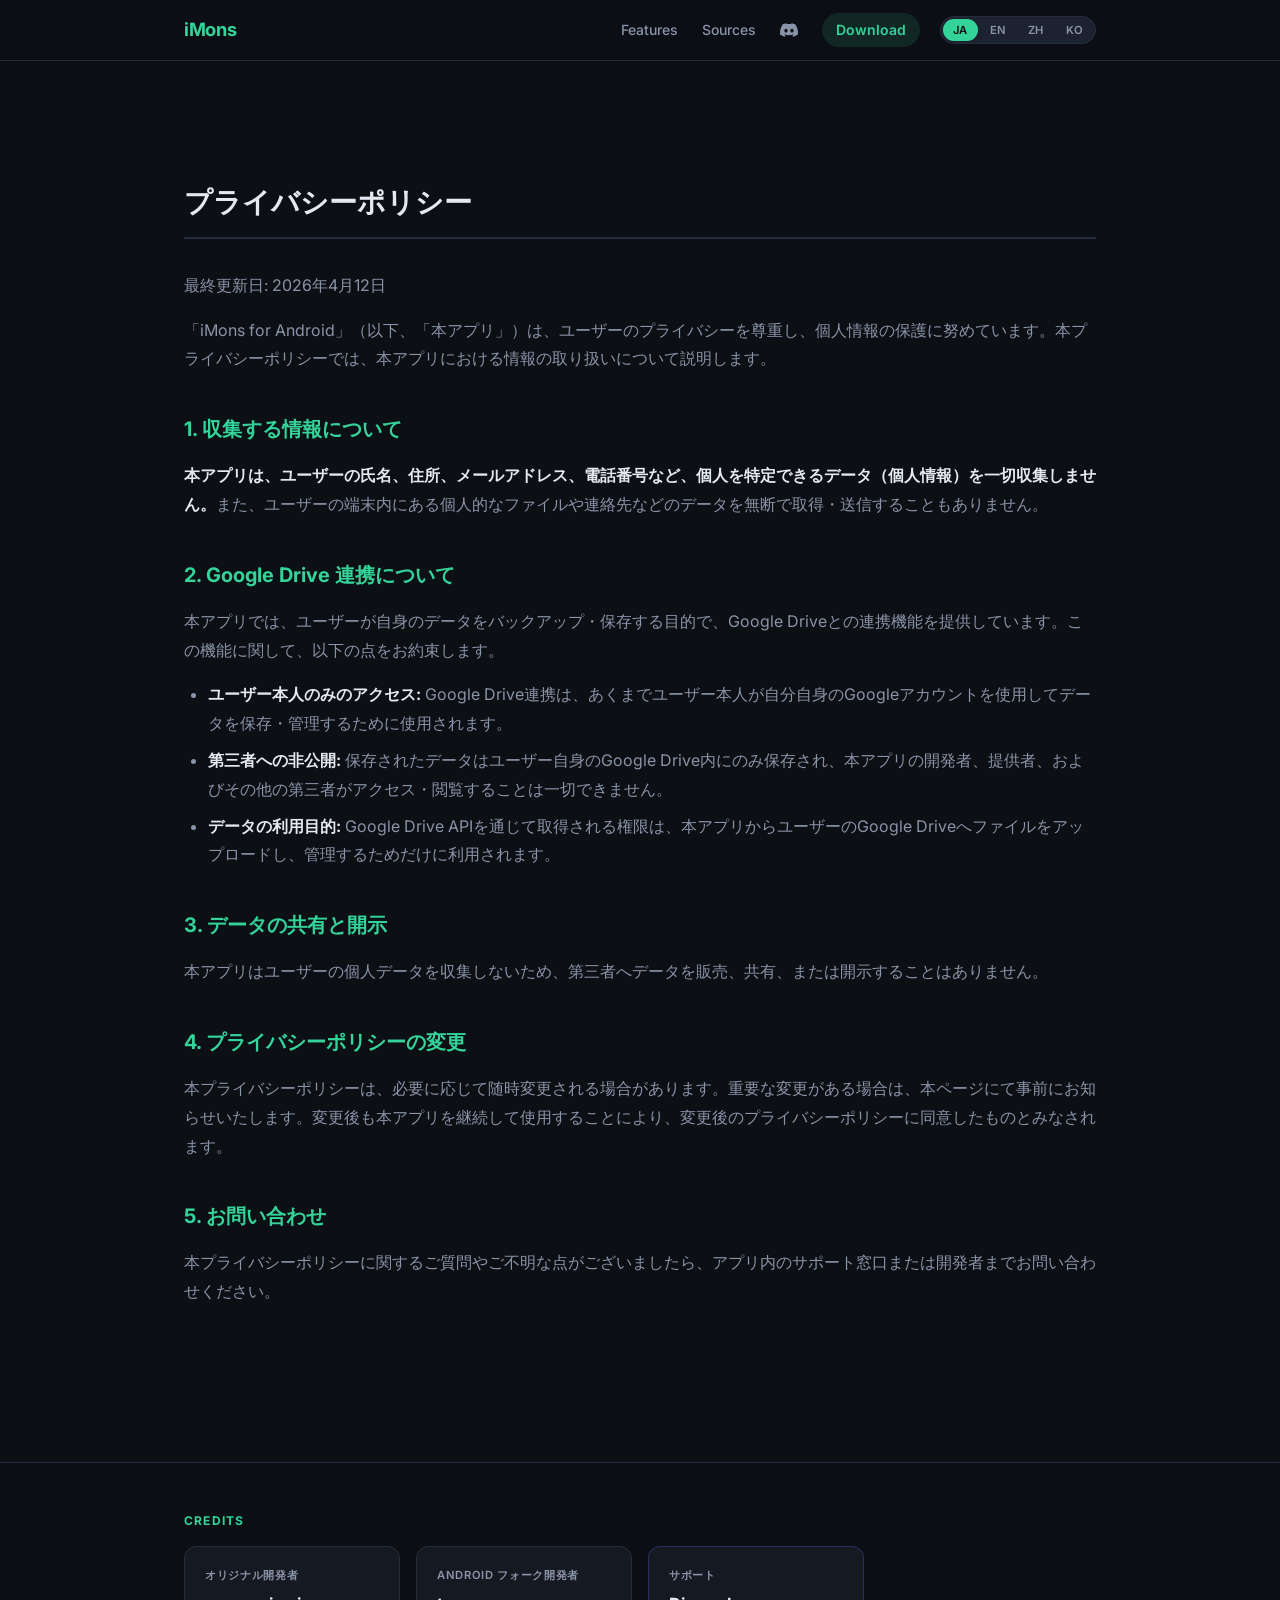
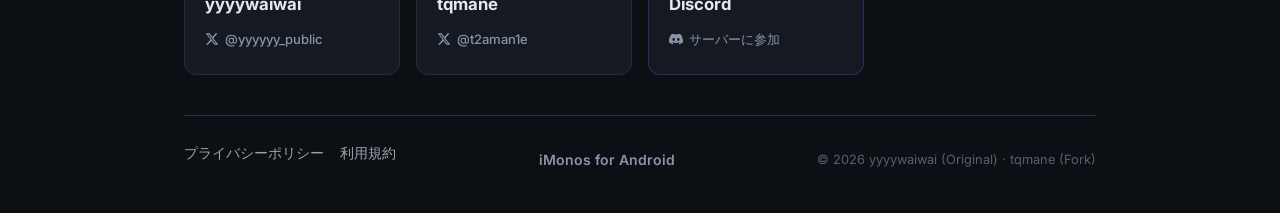
==== privacy-policy.html @ 67be3518 "ページを更新" ====
<!DOCTYPE html>
<html lang="ja">
<head>
  <meta charset="UTF-8">
  <meta name="viewport" content="width=device-width, initial-scale=1.0">
  <title>プライバシーポリシー - iMons for Android</title>
  <meta name="theme-color" content="#0c0f14">

  <link rel="icon" href="app-icon.png" type="image/png">
  <link rel="preconnect" href="https://fonts.googleapis.com">
  <link rel="preconnect" href="https://fonts.gstatic.com" crossorigin>
  <link href="https://fonts.googleapis.com/css2?family=Inter:wght@400;500;600;700;800&family=Noto+Sans+SC:wght@400;500;600;700&family=Noto+Sans+KR:wght@400;500;600;700&display=swap" rel="stylesheet">
  <link rel="stylesheet" href="style.css">
  
  <style>
    .doc-content {
      padding-top: 100px;
      padding-bottom: 60px;
    }
    .doc-content h1 {
      font-size: 28px;
      border-bottom: 2px solid var(--border);
      padding-bottom: 12px;
      margin-bottom: 32px;
      color: var(--text);
    }
    .doc-content h2 {
      font-size: 20px;
      margin-top: 40px;
      margin-bottom: 16px;
      color: var(--accent);
    }
    .doc-content p, .doc-content ul {
      margin-bottom: 16px;
      color: var(--text-muted);
      line-height: 1.8;
    }
    .doc-content ul {
      padding-left: 24px;
    }
    .doc-content li {
      margin-bottom: 8px;
    }
    .doc-content strong {
      color: var(--text);
    }
    .doc-content a {
      color: var(--accent);
      text-decoration: none;
    }
    .doc-content a:hover {
      text-decoration: underline;
    }
    html[lang="ja"] [data-doc-lang]:not([data-doc-lang="ja"]),
    html[lang="en"] [data-doc-lang]:not([data-doc-lang="en"]),
    html[lang="zh-CN"] [data-doc-lang]:not([data-doc-lang="zh-CN"]),
    html[lang="ko"] [data-doc-lang]:not([data-doc-lang="ko"]) {
      display: none !important;
    }
  </style>
</head>
<body>

  <nav class="topbar">
    <div class="topbar-inner">
      <a href="index.html" class="topbar-brand" style="text-decoration:none;">iMons</a>
      <div class="topbar-right">
        <div class="topbar-links">
          <a href="index.html#features" data-i18n="nav.features">Features</a>
          <a href="index.html#sources" data-i18n="nav.sources">Sources</a>
          <a href="https://discord.gg/NEdN3egBRH" class="topbar-discord" target="_blank" rel="noreferrer" aria-label="Discord">
            <svg viewBox="0 0 24 24" fill="currentColor" width="18" height="18" aria-hidden="true"><path d="M20.317 4.37a19.791 19.791 0 0 0-4.885-1.515.074.074 0 0 0-.079.037c-.21.375-.444.864-.608 1.25a18.27 18.27 0 0 0-5.487 0 12.64 12.64 0 0 0-.617-1.25.077.077 0 0 0-.079-.037A19.736 19.736 0 0 0 3.677 4.37a.07.07 0 0 0-.032.027C.533 9.046-.32 13.58.099 18.057a.082.082 0 0 0 .031.057 19.9 19.9 0 0 0 5.993 3.03.078.078 0 0 0 .084-.028c.462-.63.874-1.295 1.226-1.994a.076.076 0 0 0-.041-.106 13.107 13.107 0 0 1-1.872-.892.077.077 0 0 1-.008-.128 10.2 10.2 0 0 0 .372-.292.074.074 0 0 1 .077-.01c3.928 1.793 8.18 1.793 12.062 0a.074.074 0 0 1 .078.01c.12.098.246.198.373.292a.077.077 0 0 1-.006.127 12.299 12.299 0 0 1-1.873.892.077.077 0 0 0-.041.107c.36.698.772 1.362 1.225 1.993a.076.076 0 0 0 .084.028 19.839 19.839 0 0 0 6.002-3.03.077.077 0 0 0 .032-.054c.5-5.177-.838-9.674-3.549-13.66a.061.061 0 0 0-.031-.03zM8.02 15.33c-1.183 0-2.157-1.085-2.157-2.419 0-1.333.956-2.419 2.157-2.419 1.21 0 2.176 1.095 2.157 2.42 0 1.333-.956 2.418-2.157 2.418zm7.975 0c-1.183 0-2.157-1.085-2.157-2.419 0-1.333.956-2.419 2.157-2.419 1.21 0 2.176 1.095 2.157 2.42 0 1.333-.947 2.418-2.157 2.418z"/></svg>
          </a>
          <a href="index.html#download" class="topbar-cta" data-i18n="nav.download">Download</a>
        </div>
        <div class="lang-switcher">
          <button class="lang-btn" data-lang="ja" aria-label="Japanese">JA</button>
          <button class="lang-btn" data-lang="en" aria-label="English">EN</button>
          <button class="lang-btn" data-lang="zh" aria-label="Chinese">ZH</button>
          <button class="lang-btn" data-lang="ko" aria-label="Korean">KO</button>
        </div>
      </div>
    </div>
  </nav>

  <main>
    <section class="section">
      <div class="wrap doc-content">
        <div data-doc-lang="ja">
          <h1>プライバシーポリシー</h1>
          <p>最終更新日: 2026年4月12日</p>
          
          <p>「iMons for Android」（以下、「本アプリ」）は、ユーザーのプライバシーを尊重し、個人情報の保護に努めています。本プライバシーポリシーでは、本アプリにおける情報の取り扱いについて説明します。</p>

          <h2>1. 収集する情報について</h2>
          <p><strong>本アプリは、ユーザーの氏名、住所、メールアドレス、電話番号など、個人を特定できるデータ（個人情報）を一切収集しません。</strong>また、ユーザーの端末内にある個人的なファイルや連絡先などのデータを無断で取得・送信することもありません。</p>

          <h2>2. Google Drive 連携について</h2>
          <p>本アプリでは、ユーザーが自身のデータをバックアップ・保存する目的で、Google Driveとの連携機能を提供しています。この機能に関して、以下の点をお約束します。</p>
          <ul>
            <li><strong>ユーザー本人のみのアクセス:</strong> Google Drive連携は、あくまでユーザー本人が自分自身のGoogleアカウントを使用してデータを保存・管理するために使用されます。</li>
            <li><strong>第三者への非公開:</strong> 保存されたデータはユーザー自身のGoogle Drive内にのみ保存され、本アプリの開発者、提供者、およびその他の第三者がアクセス・閲覧することは一切できません。</li>
            <li><strong>データの利用目的:</strong> Google Drive APIを通じて取得される権限は、本アプリからユーザーのGoogle Driveへファイルをアップロードし、管理するためだけに利用されます。</li>
          </ul>

          <h2>3. データの共有と開示</h2>
          <p>本アプリはユーザーの個人データを収集しないため、第三者へデータを販売、共有、または開示することはありません。</p>

          <h2>4. プライバシーポリシーの変更</h2>
          <p>本プライバシーポリシーは、必要に応じて随時変更される場合があります。重要な変更がある場合は、本ページにて事前にお知らせいたします。変更後も本アプリを継続して使用することにより、変更後のプライバシーポリシーに同意したものとみなされます。</p>

          <h2>5. お問い合わせ</h2>
          <p>本プライバシーポリシーに関するご質問やご不明な点がございましたら、アプリ内のサポート窓口または開発者までお問い合わせください。</p>
        </div>

        <div data-doc-lang="en">
          <h1>Privacy Policy</h1>
          <p>Last Updated: April 12, 2026</p>
          
          <p>"iMons for Android" (hereinafter referred to as the "App") respects user privacy and is committed to protecting personal information. This Privacy Policy explains how information is handled in this App.</p>

          <h2>1. Information We Collect</h2>
          <p><strong>This App does not collect any data that can identify an individual (personal information) such as user name, address, email address, phone number, etc.</strong> Additionally, it does not acquire or transmit any personal files or contacts stored on the user's device without permission.</p>

          <h2>2. Google Drive Integration</h2>
          <p>This App provides a Google Drive integration feature for users to backup and save their own data. Regarding this feature, we promise the following:</p>
          <ul>
            <li><strong>Access by the user only:</strong> The Google Drive integration is solely used for the user to save and manage data using their own Google account.</li>
            <li><strong>Private from third parties:</strong> Saved data is stored only within the user's own Google Drive. The developers, providers of this App, and any other third parties cannot access or view it at all.</li>
            <li><strong>Purpose of data use:</strong> Permissions obtained through the Google Drive API are used strictly to upload and manage files from this App to the user's Google Drive.</li>
          </ul>

          <h2>3. Data Sharing and Disclosure</h2>
          <p>Since this App does not collect personal data from users, it will not sell, share, or disclose data to third parties.</p>

          <h2>4. Changes to Privacy Policy</h2>
          <p>This Privacy Policy may be updated from time to time as necessary. If there are significant changes, we will notify you in advance on this page. By continuing to use this App after changes, you are deemed to have agreed to the updated Privacy Policy.</p>

          <h2>5. Contact Us</h2>
          <p>If you have any questions or concerns about this Privacy Policy, please contact the support desk within the App or the developer.</p>
        </div>

        <div data-doc-lang="zh-CN">
          <h1>隐私政策</h1>
          <p>最后更新时间：2026年4月12日</p>
          
          <p>“iMons for Android”（以下简称“本应用”）尊重用户隐私并致力于保护个人信息。本隐私政策解释了本应用如何处理信息。</p>

          <h2>1. 收集的信息</h2>
          <p><strong>本应用不会收集任何可以识别个人身份的数据（个人信息），如用户的姓名、地址、电子邮件地址、电话号码等。</strong>此外，本应用也不会未经许可获取或传输用户设备上的个人文件或联系人等数据。</p>

          <h2>2. Google Drive 集成</h2>
          <p>本应用提供 Google Drive 集成功能，以便用户备份和保存自己的数据。关于此功能，我们承诺以下几点：</p>
          <ul>
            <li><strong>仅限用户本人访问：</strong>Google Drive 集成仅用于用户使用自己的 Google 账户保存和管理数据。</li>
            <li><strong>对第三方保密：</strong>保存的数据仅存储在用户自己的 Google Drive 中。本应用的开发者、提供者以及任何其他第三方均无法访问或查看。</li>
            <li><strong>数据使用目的：</strong>通过 Google Drive API 获得的权限仅用于将文件从本应用上传到用户的 Google Drive 并进行管理。</li>
          </ul>

          <h2>3. 数据的共享和披露</h2>
          <p>由于本应用不收集用户的个人数据，因此不会向第三方出售、共享或披露数据。</p>

          <h2>4. 隐私政策的变更</h2>
          <p>本隐私政策可能会根据需要不时更新。如果有重大变更，我们将在本页面提前通知。继续使用本应用即表示您同意更新后的隐私政策。</p>

          <h2>5. 联系我们</h2>
          <p>如果您对本隐私政策有任何疑问或疑虑，请联系应用内的支持窗口或开发者。</p>
        </div>

        <div data-doc-lang="ko">
          <h1>개인정보 처리방침</h1>
          <p>최종 업데이트: 2026년 4월 12일</p>
          
          <p>본 앱은 사용자의 프라이버시를 존중하며 개인정보 보호에 최선을 다하고 있습니다. 본 개인정보 처리방침에서는 본 앱의 정보 취급에 대해 설명합니다.</p>

          <h2>1. 수집하는 정보에 대하여</h2>
          <p><strong>본 앱은 사용자의 이름, 주소, 이메일 주소, 전화번호 등 개인을 식별할 수 있는 데이터(개인정보)를 일절 수집하지 않습니다.</strong> 또한, 사용자 기기에 있는 개인적인 파일이나 연락처 등의 데이터를 무단으로 취득하거나 전송하지 않습니다.</p>

          <h2>2. Google Drive 연동에 대하여</h2>
          <p>본 앱에서는 사용자가 자신의 데이터를 백업하고 저장할 목적으로 Google Drive 연동 기능을 제공하고 있습니다. 이 기능에 관해 다음 사항을 약속드립니다.</p>
          <ul>
            <li><strong>사용자 본인만 접근:</strong> Google Drive 연동은 오직 사용자 본인이 자신의 Google 계정을 사용하여 데이터를 저장하고 관리하기 위해서만 사용됩니다.</li>
            <li><strong>제3자에게 비공개:</strong> 저장된 데이터는 사용자 자신의 Google Drive 내에만 저장되며, 본 앱의 개발자, 제공자 및 기타 제3자가 접근하거나 열람할 수 없습니다.</li>
            <li><strong>데이터 이용 목적:</strong> Google Drive API를 통해 취득한 권한은 본 앱에서 사용자의 Google Drive로 파일을 업로드하고 관리하기 위한 목적으로만 이용됩니다.</li>
          </ul>

          <h2>3. 데이터의 공유 및 공개</h2>
          <p>본 앱은 사용자의 개인 데이터를 수집하지 않으므로 제3자에게 데이터를 판매, 공유 또는 공개하지 않습니다.</p>

          <h2>4. 개인정보 처리방침의 변경</h2>
          <p>본 개인정보 처리방침은 필요에 따라 수시로 변경될 수 있습니다. 중요한 변경 사항이 있을 경우 본 페이지를 통해 사전에 알려드립니다. 변경 후에도 본 앱을 계속 사용하는 것은 변경된 개인정보 처리방침에 동의한 것으로 간주됩니다.</p>

          <h2>5. 문의하기</h2>
          <p>본 개인정보 처리방침에 관한 질문이나 궁금한 점이 있으시면 앱 내 지원 창구 또는 개발자에게 문의해 주십시오.</p>
        </div>
      </div>
    </section>
  </main>

  <footer class="footer">
    <div class="wrap">
      <div class="credits">
        <p class="section-label">Credits</p>
        <div class="credits-grid">
          <div class="credit-card">
            <p class="credit-role" data-i18n="credits.original">Original Developer</p>
            <p class="credit-name">yyyywaiwai</p>
            <a class="credit-link" href="https://x.com/yyyyyy_public" target="_blank" rel="noreferrer">
              <svg viewBox="0 0 24 24" fill="currentColor" width="14" height="14" aria-hidden="true"><path d="M18.244 2.25h3.308l-7.227 8.26 8.502 11.24H16.17l-5.214-6.817L4.99 21.75H1.68l7.73-8.835L1.254 2.25H8.08l4.713 6.231zm-1.161 17.52h1.833L7.084 4.126H5.117z"/></svg>
              <span>@yyyyyy_public</span>
            </a>
          </div>
          <div class="credit-card">
            <p class="credit-role" data-i18n="credits.fork">Android Fork Developer</p>
            <p class="credit-name">tqmane</p>
            <a class="credit-link" href="https://x.com/t2aman1e" target="_blank" rel="noreferrer">
              <svg viewBox="0 0 24 24" fill="currentColor" width="14" height="14" aria-hidden="true"><path d="M18.244 2.25h3.308l-7.227 8.26 8.502 11.24H16.17l-5.214-6.817L4.99 21.75H1.68l7.73-8.835L1.254 2.25H8.08l4.713 6.231zm-1.161 17.52h1.833L7.084 4.126H5.117z"/></svg>
              <span>@t2aman1e</span>
            </a>
          </div>
          <div class="credit-card credit-card-discord">
            <p class="credit-role" data-i18n="credits.support">Support</p>
            <p class="credit-name">Discord</p>
            <a class="credit-link credit-link-discord" href="https://discord.gg/NEdN3egBRH" target="_blank" rel="noreferrer">
              <svg viewBox="0 0 24 24" fill="currentColor" width="14" height="14" aria-hidden="true"><path d="M20.317 4.37a19.791 19.791 0 0 0-4.885-1.515.074.074 0 0 0-.079.037c-.21.375-.444.864-.608 1.25a18.27 18.27 0 0 0-5.487 0 12.64 12.64 0 0 0-.617-1.25.077.077 0 0 0-.079-.037A19.736 19.736 0 0 0 3.677 4.37a.07.07 0 0 0-.032.027C.533 9.046-.32 13.58.099 18.057a.082.082 0 0 0 .031.057 19.9 19.9 0 0 0 5.993 3.03.078.078 0 0 0 .084-.028c.462-.63.874-1.295 1.226-1.994a.076.076 0 0 0-.041-.106 13.107 13.107 0 0 1-1.872-.892.077.077 0 0 1-.008-.128 10.2 10.2 0 0 0 .372-.292.074.074 0 0 1 .077-.01c3.928 1.793 8.18 1.793 12.062 0a.074.074 0 0 1 .078.01c.12.098.246.198.373.292a.077.077 0 0 1-.006.127 12.299 12.299 0 0 1-1.873.892.077.077 0 0 0-.041.107c.36.698.772 1.362 1.225 1.993a.076.076 0 0 0 .084.028 19.839 19.839 0 0 0 6.002-3.03.077.077 0 0 0 .032-.054c.5-5.177-.838-9.674-3.549-13.66a.061.061 0 0 0-.031-.03zM8.02 15.33c-1.183 0-2.157-1.085-2.157-2.419 0-1.333.956-2.419 2.157-2.419 1.21 0 2.176 1.095 2.157 2.42 0 1.333-.956 2.418-2.157 2.418zm7.975 0c-1.183 0-2.157-1.085-2.157-2.419 0-1.333.956-2.419 2.157-2.419 1.21 0 2.176 1.095 2.157 2.42 0 1.333-.947 2.418-2.157 2.418z"/></svg>
              <span data-i18n="credits.discord_join">サーバーに参加</span>
            </a>
          </div>
        </div>
      </div>
      <div class="footer-bottom">
        <div style="margin-bottom: 1rem;">
          <a href="privacy-policy.html" style="color: #a1a1aa; text-decoration: none; margin-right: 12px; font-size: 0.9em;" data-i18n="footer.privacy">プライバシーポリシー</a>
          <a href="terms-of-service.html" style="color: #a1a1aa; text-decoration: none; font-size: 0.9em;" data-i18n="footer.terms">利用規約</a>
        </div>
        <p class="footer-brand">iMonos for Android</p>
        <p class="footer-copy">&copy; 2026 yyyywaiwai (Original) &middot; tqmane (Fork)</p>
      </div>
    </div>
  </footer>

  <script src="i18n.js"></script>
</body>
</html>
---- style.css ----
/* =============================
   iMons for Android - Web Page
   ============================= */

*,
*::before,
*::after {
  margin: 0;
  padding: 0;
  box-sizing: border-box;
}

:root {
  --bg: #0c0f14;
  --bg-card: #151922;
  --bg-alt: #111520;
  --surface: #1c2230;
  --border: #252d3d;
  --text: #e4e8f0;
  --text-muted: #8a94a8;
  --accent: #34d399;
  --accent-dim: rgba(52, 211, 153, 0.12);
  --accent-hover: #5eead4;
  --radius: 12px;
  --radius-sm: 8px;
  --font: "Inter", -apple-system, BlinkMacSystemFont, "Segoe UI", sans-serif;
}

html {
  scroll-behavior: smooth;
  scroll-padding-top: 72px;
}

body {
  font-family: var(--font);
  background: var(--bg);
  color: var(--text);
  line-height: 1.6;
  -webkit-font-smoothing: antialiased;
}

.wrap {
  max-width: 960px;
  margin: 0 auto;
  padding: 0 24px;
}

/* ---- Topbar ---- */

.topbar {
  position: fixed;
  top: 0;
  left: 0;
  right: 0;
  z-index: 100;
  backdrop-filter: blur(16px) saturate(1.4);
  -webkit-backdrop-filter: blur(16px) saturate(1.4);
  background: rgba(12, 15, 20, 0.75);
  border-bottom: 1px solid var(--border);
}

.topbar-inner {
  max-width: 960px;
  margin: 0 auto;
  padding: 0 24px;
  height: 60px;
  display: flex;
  align-items: center;
  justify-content: space-between;
}

.topbar-brand {
  font-weight: 700;
  font-size: 1.15rem;
  color: var(--accent);
  letter-spacing: -0.02em;
}

.topbar-right {
  display: flex;
  align-items: center;
  gap: 20px;
}

.topbar-links {
  display: flex;
  align-items: center;
  gap: 24px;
}

.topbar-links a {
  color: var(--text-muted);
  text-decoration: none;
  font-size: 0.875rem;
  font-weight: 500;
  transition: color 0.2s;
}

.topbar-links a:hover {
  color: var(--text);
}

.topbar-discord {
  display: inline-flex;
  align-items: center;
  color: var(--text-muted) !important;
  transition: color 0.2s;
}

.topbar-discord:hover {
  color: #5865F2 !important;
}

.topbar-discord svg {
  display: block;
}

.topbar-cta {
  background: var(--accent-dim);
  color: var(--accent) !important;
  padding: 6px 14px;
  border-radius: 999px;
  font-weight: 600 !important;
}

.topbar-cta:hover {
  background: rgba(52, 211, 153, 0.2);
  color: var(--accent-hover) !important;
}

/* ---- Language Switcher ---- */

.lang-switcher {
  display: flex;
  gap: 2px;
  background: var(--surface);
  border-radius: 999px;
  padding: 2px;
  border: 1px solid var(--border);
}

.lang-btn {
  background: transparent;
  color: var(--text-muted);
  border: none;
  padding: 4px 10px;
  border-radius: 999px;
  font-size: 0.7rem;
  font-weight: 600;
  font-family: var(--font);
  cursor: pointer;
  transition: all 0.2s;
  letter-spacing: 0.02em;
}

.lang-btn:hover {
  color: var(--text);
}

.lang-btn.active {
  background: var(--accent);
  color: #0c0f14;
}

/* ---- Hero ---- */

.hero {
  position: relative;
  padding: 140px 0 80px;
  overflow: hidden;
}

.hero-glow {
  position: absolute;
  top: -120px;
  left: 50%;
  transform: translateX(-50%);
  width: 600px;
  height: 400px;
  background: radial-gradient(ellipse, rgba(52, 211, 153, 0.1) 0%, transparent 70%);
  pointer-events: none;
}

.hero-layout {
  display: flex;
  align-items: center;
  gap: 48px;
}

.hero-icon {
  width: 140px;
  height: 140px;
  border-radius: 28px;
  flex-shrink: 0;
  box-shadow: 0 0 0 1px var(--border), 0 24px 64px rgba(0, 0, 0, 0.4);
}

.hero-badge {
  display: inline-block;
  font-size: 0.75rem;
  font-weight: 700;
  text-transform: uppercase;
  letter-spacing: 0.08em;
  color: var(--accent);
  background: var(--accent-dim);
  padding: 4px 10px;
  border-radius: 999px;
  margin-bottom: 12px;
}

.hero-text h1 {
  font-size: 3rem;
  font-weight: 800;
  letter-spacing: -0.03em;
  line-height: 1.1;
  margin-bottom: 16px;
}

.hero-lead {
  font-size: 1.1rem;
  color: var(--text-muted);
  max-width: 480px;
  margin-bottom: 28px;
  line-height: 1.7;
}

.hero-buttons {
  display: flex;
  gap: 12px;
  flex-wrap: wrap;
  margin-bottom: 16px;
}

.hero-note {
  font-size: 0.8rem;
  color: var(--text-muted);
  opacity: 0.7;
}

/* ---- Buttons ---- */

.btn {
  display: inline-flex;
  align-items: center;
  gap: 8px;
  padding: 12px 24px;
  border-radius: 999px;
  font-size: 0.9375rem;
  font-weight: 600;
  text-decoration: none;
  transition: all 0.2s;
  cursor: pointer;
  border: none;
}

.btn-primary {
  background: var(--accent);
  color: #0c0f14;
}

.btn-primary:hover {
  background: var(--accent-hover);
  transform: translateY(-1px);
  box-shadow: 0 8px 24px rgba(52, 211, 153, 0.25);
}

.btn-ghost {
  background: transparent;
  color: var(--text-muted);
  border: 1px solid var(--border);
}

.btn-ghost:hover {
  color: var(--text);
  border-color: var(--text-muted);
}

.btn-lg {
  padding: 16px 32px;
  font-size: 1rem;
}

.btn-discord {
  background: #5865F2;
  color: #fff;
}

.btn-discord:hover {
  background: #4752C4;
  transform: translateY(-1px);
  box-shadow: 0 8px 24px rgba(88, 101, 242, 0.3);
}

/* ---- Sections ---- */

.section {
  padding: 80px 0;
}

.section-alt {
  background: var(--bg-alt);
}

.section-label {
  font-size: 0.75rem;
  font-weight: 700;
  text-transform: uppercase;
  letter-spacing: 0.1em;
  color: var(--accent);
  margin-bottom: 8px;
}

.section-heading {
  font-size: 1.75rem;
  font-weight: 700;
  letter-spacing: -0.02em;
  margin-bottom: 12px;
}

.section-sub {
  color: var(--text-muted);
  max-width: 520px;
  margin-bottom: 40px;
  line-height: 1.7;
}

/* ---- Feature Grid ---- */

.feat-grid {
  display: grid;
  grid-template-columns: repeat(auto-fill, minmax(260px, 1fr));
  gap: 16px;
  margin-top: 40px;
}

.feat-card {
  background: var(--bg-card);
  border: 1px solid var(--border);
  border-radius: var(--radius);
  padding: 24px;
  transition: border-color 0.2s, transform 0.2s;
}

.feat-card:hover {
  border-color: var(--accent);
  transform: translateY(-2px);
}

.feat-icon {
  width: 40px;
  height: 40px;
  display: flex;
  align-items: center;
  justify-content: center;
  background: var(--accent-dim);
  border-radius: var(--radius-sm);
  margin-bottom: 16px;
  color: var(--accent);
}

.feat-icon svg {
  width: 20px;
  height: 20px;
}

.feat-card h3 {
  font-size: 1rem;
  font-weight: 600;
  margin-bottom: 8px;
}

.feat-card p {
  font-size: 0.875rem;
  color: var(--text-muted);
  line-height: 1.6;
}

/* ---- Sources ---- */

.source-list {
  display: flex;
  flex-wrap: wrap;
  gap: 10px;
  margin-bottom: 40px;
}

.source-chip {
  background: var(--surface);
  border: 1px solid var(--border);
  border-radius: 999px;
  padding: 8px 18px;
  font-size: 0.875rem;
  font-weight: 500;
  color: var(--text);
  transition: border-color 0.2s;
}

.source-chip:hover {
  border-color: var(--accent);
}

/* ---- Extra Grid ---- */

.extra-grid {
  display: grid;
  grid-template-columns: repeat(auto-fill, minmax(240px, 1fr));
  gap: 16px;
}

.extra-card {
  background: var(--surface);
  border: 1px solid var(--border);
  border-radius: var(--radius);
  padding: 20px;
}

.extra-card h4 {
  font-size: 0.9375rem;
  font-weight: 600;
  margin-bottom: 6px;
  color: var(--accent);
}

.extra-card p {
  font-size: 0.8125rem;
  color: var(--text-muted);
  line-height: 1.6;
}

/* ---- Download ---- */

.section-download {
  text-align: center;
  padding: 100px 0;
}

.download-wrap {
  display: flex;
  flex-direction: column;
  align-items: center;
}

.download-content {
  max-width: 520px;
}

.download-content .section-sub {
  margin-left: auto;
  margin-right: auto;
}

.download-content .btn-primary {
  margin-top: 8px;
}

.download-buttons {
  display: flex;
  gap: 12px;
  flex-wrap: wrap;
  justify-content: center;
}

/* ---- Footer ---- */

.footer {
  border-top: 1px solid var(--border);
  padding: 48px 0 32px;
}

.credits {
  margin-bottom: 40px;
}

.credits-grid {
  display: grid;
  grid-template-columns: repeat(auto-fill, minmax(200px, 1fr));
  gap: 16px;
  margin-top: 16px;
}

.credit-card {
  background: var(--bg-card);
  border: 1px solid var(--border);
  border-radius: var(--radius);
  padding: 20px;
}

.credit-role {
  font-size: 0.7rem;
  font-weight: 600;
  text-transform: uppercase;
  letter-spacing: 0.06em;
  color: var(--text-muted);
  margin-bottom: 6px;
}

.credit-name {
  font-size: 1.05rem;
  font-weight: 700;
  color: var(--text);
  margin-bottom: 10px;
}

.credit-link {
  display: inline-flex;
  align-items: center;
  gap: 6px;
  color: var(--text-muted);
  text-decoration: none;
  font-size: 0.8125rem;
  font-weight: 500;
  transition: color 0.2s;
}

.credit-link:hover {
  color: var(--text);
}

.credit-card-discord {
  border-color: rgba(88, 101, 242, 0.3);
}

.credit-card-discord:hover {
  border-color: #5865F2;
}

.credit-link-discord:hover {
  color: #5865F2;
}

.footer-bottom {
  display: flex;
  align-items: center;
  justify-content: space-between;
  padding-top: 24px;
  border-top: 1px solid var(--border);
}

.footer-brand {
  font-weight: 600;
  font-size: 0.875rem;
  color: var(--text-muted);
}

.footer-copy {
  font-size: 0.8rem;
  color: var(--text-muted);
  opacity: 0.6;
}

/* ---- Responsive ---- */

@media (max-width: 640px) {
  .topbar-inner {
    padding: 0 16px;
  }

  .topbar-right {
    gap: 10px;
  }

  .topbar-links a:not(.topbar-cta) {
    display: none;
  }

  .topbar-links {
    gap: 0;
  }

  .lang-btn {
    padding: 4px 7px;
    font-size: 0.65rem;
  }

  .hero {
    padding: 100px 0 60px;
  }

  .hero-layout {
    flex-direction: column;
    align-items: flex-start;
    gap: 24px;
  }

  .hero-icon {
    width: 96px;
    height: 96px;
    border-radius: 22px;
  }

  .hero-text h1 {
    font-size: 2.25rem;
  }

  .hero-lead {
    font-size: 1rem;
  }

  .section-heading {
    font-size: 1.4rem;
  }

  .feat-grid {
    grid-template-columns: 1fr;
  }

  .extra-grid {
    grid-template-columns: 1fr;
  }

  .footer-bottom {
    flex-direction: column;
    gap: 8px;
    text-align: center;
  }
}
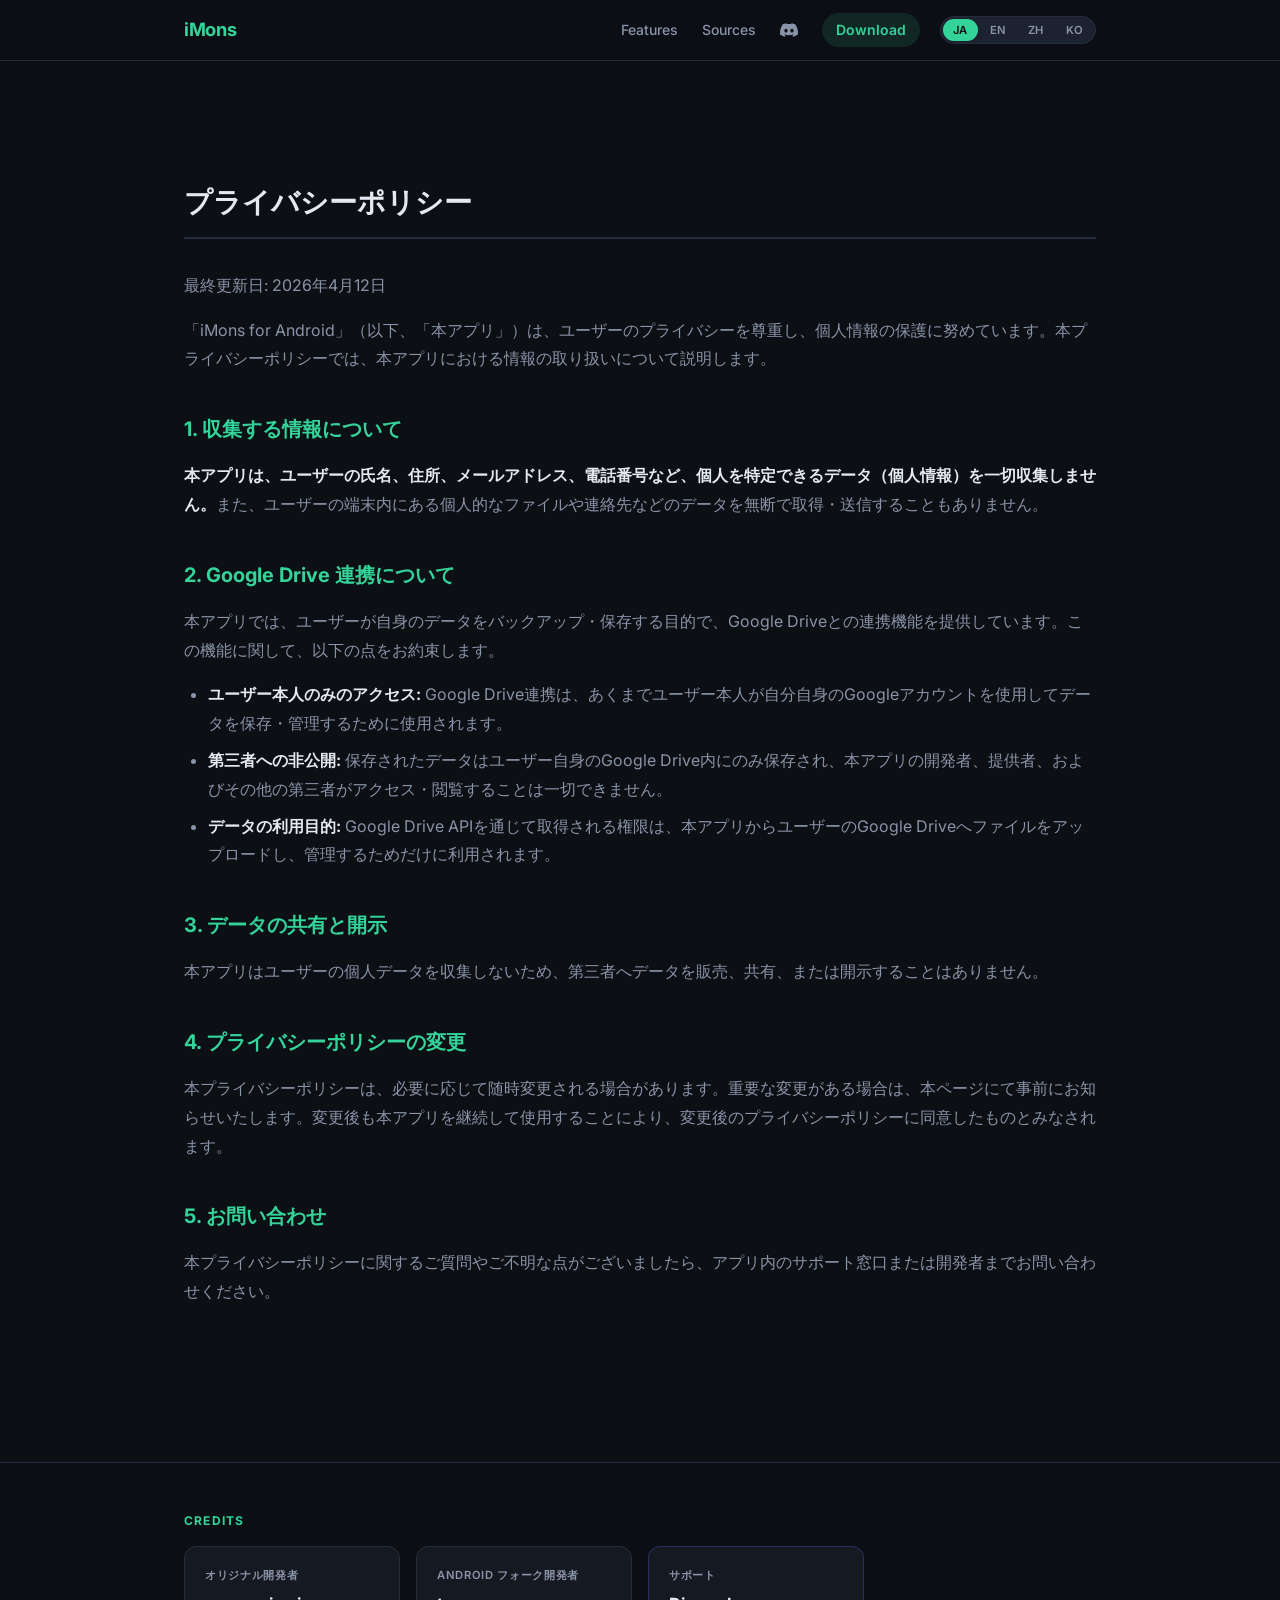
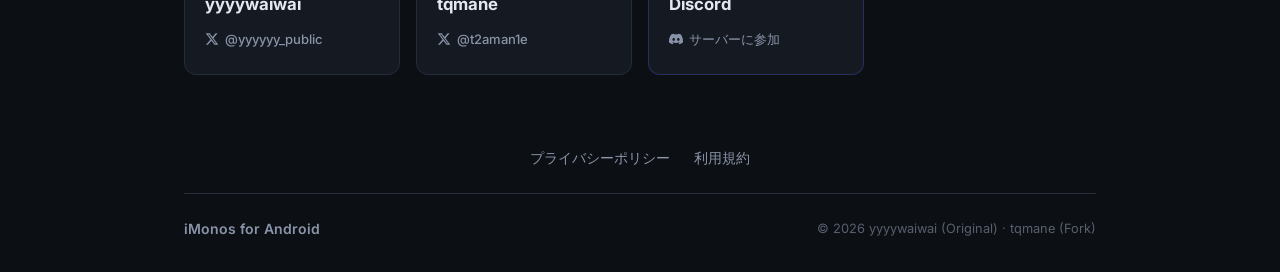
==== commit 83a5672b: "修正" ====
--- a/privacy-policy.html
+++ b/privacy-policy.html
@@ -228,11 +228,11 @@
           </div>
         </div>
       </div>
+      <div style="display: flex; justify-content: center; gap: 24px; padding-top: 32px; padding-bottom: 24px;">
+        <a href="privacy-policy.html" style="color: var(--text-muted); text-decoration: none; font-size: 0.875rem;" data-i18n="footer.privacy" onmouseover="this.style.color='var(--text)'" onmouseout="this.style.color='var(--text-muted)'">プライバシーポリシー</a>
+        <a href="terms-of-service.html" style="color: var(--text-muted); text-decoration: none; font-size: 0.875rem;" data-i18n="footer.terms" onmouseover="this.style.color='var(--text)'" onmouseout="this.style.color='var(--text-muted)'">利用規約</a>
+      </div>
       <div class="footer-bottom">
-        <div style="margin-bottom: 1rem;">
-          <a href="privacy-policy.html" style="color: #a1a1aa; text-decoration: none; margin-right: 12px; font-size: 0.9em;" data-i18n="footer.privacy">プライバシーポリシー</a>
-          <a href="terms-of-service.html" style="color: #a1a1aa; text-decoration: none; font-size: 0.9em;" data-i18n="footer.terms">利用規約</a>
-        </div>
         <p class="footer-brand">iMonos for Android</p>
         <p class="footer-copy">&copy; 2026 yyyywaiwai (Original) &middot; tqmane (Fork)</p>
       </div>
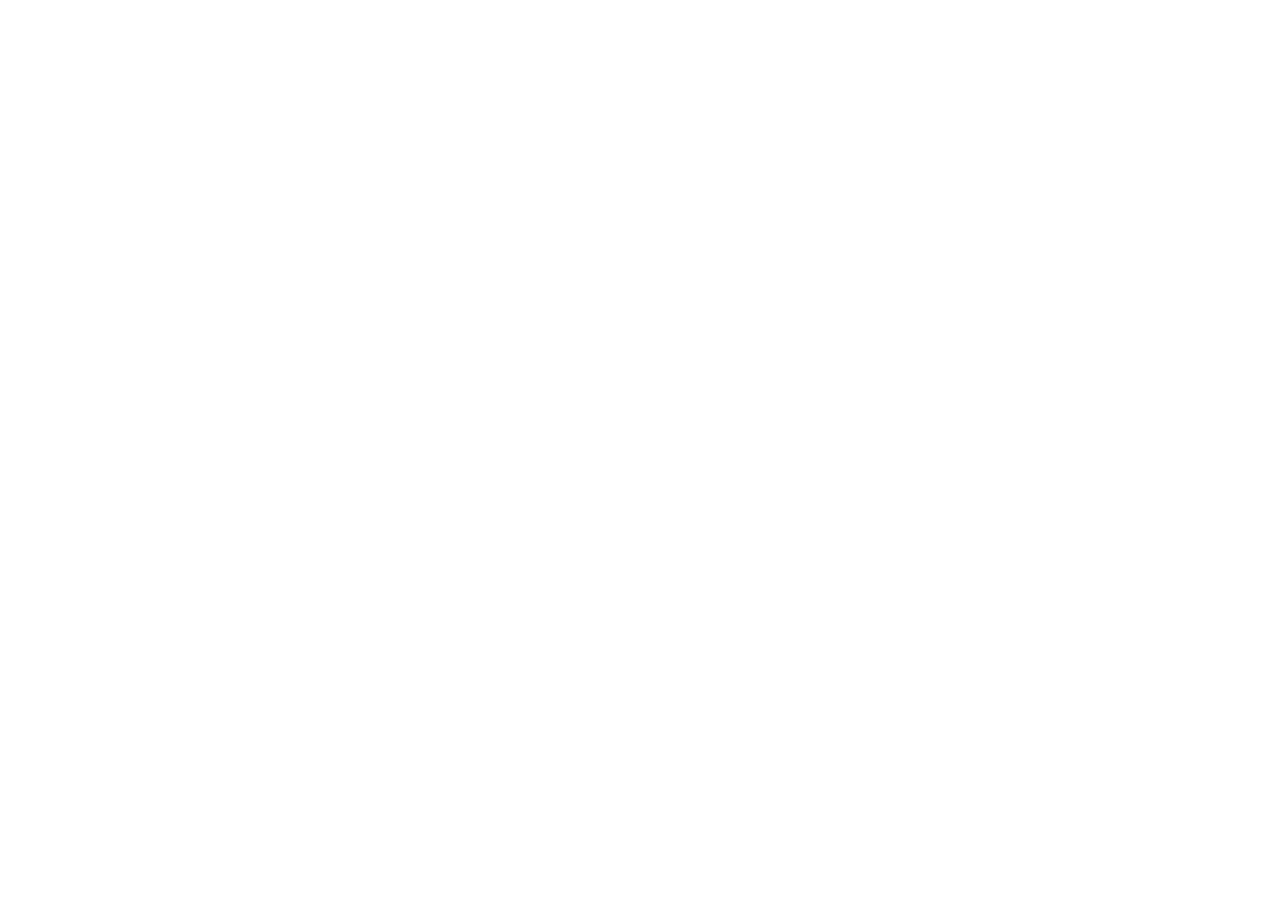
==== commit 4407dfe7: "refactor: remove unused internationalization and global styles, and add 404 page support" ====
--- a/privacy-policy.html
+++ b/privacy-policy.html
@@ -2,243 +2,12 @@
 <html lang="ja">
 <head>
   <meta charset="UTF-8">
-  <meta name="viewport" content="width=device-width, initial-scale=1.0">
-  <title>プライバシーポリシー - iMons for Android</title>
-  <meta name="theme-color" content="#0c0f14">
-
-  <link rel="icon" href="app-icon.png" type="image/png">
-  <link rel="preconnect" href="https://fonts.googleapis.com">
-  <link rel="preconnect" href="https://fonts.gstatic.com" crossorigin>
-  <link href="https://fonts.googleapis.com/css2?family=Inter:wght@400;500;600;700;800&family=Noto+Sans+SC:wght@400;500;600;700&family=Noto+Sans+KR:wght@400;500;600;700&display=swap" rel="stylesheet">
-  <link rel="stylesheet" href="style.css">
-  
-  <style>
-    .doc-content {
-      padding-top: 100px;
-      padding-bottom: 60px;
-    }
-    .doc-content h1 {
-      font-size: 28px;
-      border-bottom: 2px solid var(--border);
-      padding-bottom: 12px;
-      margin-bottom: 32px;
-      color: var(--text);
-    }
-    .doc-content h2 {
-      font-size: 20px;
-      margin-top: 40px;
-      margin-bottom: 16px;
-      color: var(--accent);
-    }
-    .doc-content p, .doc-content ul {
-      margin-bottom: 16px;
-      color: var(--text-muted);
-      line-height: 1.8;
-    }
-    .doc-content ul {
-      padding-left: 24px;
-    }
-    .doc-content li {
-      margin-bottom: 8px;
-    }
-    .doc-content strong {
-      color: var(--text);
-    }
-    .doc-content a {
-      color: var(--accent);
-      text-decoration: none;
-    }
-    .doc-content a:hover {
-      text-decoration: underline;
-    }
-    html[lang="ja"] [data-doc-lang]:not([data-doc-lang="ja"]),
-    html[lang="en"] [data-doc-lang]:not([data-doc-lang="en"]),
-    html[lang="zh-CN"] [data-doc-lang]:not([data-doc-lang="zh-CN"]),
-    html[lang="ko"] [data-doc-lang]:not([data-doc-lang="ko"]) {
-      display: none !important;
-    }
-  </style>
+  <meta http-equiv="refresh" content="0; url=https://imons-android.tqmane.dev/">
+  <script>window.location.replace("https://imons-android.tqmane.dev/");</script>
+  <title>Redirecting...</title>
 </head>
 <body>
-
-  <nav class="topbar">
-    <div class="topbar-inner">
-      <a href="index.html" class="topbar-brand" style="text-decoration:none;">iMons</a>
-      <div class="topbar-right">
-        <div class="topbar-links">
-          <a href="index.html#features" data-i18n="nav.features">Features</a>
-          <a href="index.html#sources" data-i18n="nav.sources">Sources</a>
-          <a href="https://discord.gg/NEdN3egBRH" class="topbar-discord" target="_blank" rel="noreferrer" aria-label="Discord">
-            <svg viewBox="0 0 24 24" fill="currentColor" width="18" height="18" aria-hidden="true"><path d="M20.317 4.37a19.791 19.791 0 0 0-4.885-1.515.074.074 0 0 0-.079.037c-.21.375-.444.864-.608 1.25a18.27 18.27 0 0 0-5.487 0 12.64 12.64 0 0 0-.617-1.25.077.077 0 0 0-.079-.037A19.736 19.736 0 0 0 3.677 4.37a.07.07 0 0 0-.032.027C.533 9.046-.32 13.58.099 18.057a.082.082 0 0 0 .031.057 19.9 19.9 0 0 0 5.993 3.03.078.078 0 0 0 .084-.028c.462-.63.874-1.295 1.226-1.994a.076.076 0 0 0-.041-.106 13.107 13.107 0 0 1-1.872-.892.077.077 0 0 1-.008-.128 10.2 10.2 0 0 0 .372-.292.074.074 0 0 1 .077-.01c3.928 1.793 8.18 1.793 12.062 0a.074.074 0 0 1 .078.01c.12.098.246.198.373.292a.077.077 0 0 1-.006.127 12.299 12.299 0 0 1-1.873.892.077.077 0 0 0-.041.107c.36.698.772 1.362 1.225 1.993a.076.076 0 0 0 .084.028 19.839 19.839 0 0 0 6.002-3.03.077.077 0 0 0 .032-.054c.5-5.177-.838-9.674-3.549-13.66a.061.061 0 0 0-.031-.03zM8.02 15.33c-1.183 0-2.157-1.085-2.157-2.419 0-1.333.956-2.419 2.157-2.419 1.21 0 2.176 1.095 2.157 2.42 0 1.333-.956 2.418-2.157 2.418zm7.975 0c-1.183 0-2.157-1.085-2.157-2.419 0-1.333.956-2.419 2.157-2.419 1.21 0 2.176 1.095 2.157 2.42 0 1.333-.947 2.418-2.157 2.418z"/></svg>
-          </a>
-          <a href="index.html#download" class="topbar-cta" data-i18n="nav.download">Download</a>
-        </div>
-        <div class="lang-switcher">
-          <button class="lang-btn" data-lang="ja" aria-label="Japanese">JA</button>
-          <button class="lang-btn" data-lang="en" aria-label="English">EN</button>
-          <button class="lang-btn" data-lang="zh" aria-label="Chinese">ZH</button>
-          <button class="lang-btn" data-lang="ko" aria-label="Korean">KO</button>
-        </div>
-      </div>
-    </div>
-  </nav>
-
-  <main>
-    <section class="section">
-      <div class="wrap doc-content">
-        <div data-doc-lang="ja">
-          <h1>プライバシーポリシー</h1>
-          <p>最終更新日: 2026年4月12日</p>
-          
-          <p>「iMons for Android」（以下、「本アプリ」）は、ユーザーのプライバシーを尊重し、個人情報の保護に努めています。本プライバシーポリシーでは、本アプリにおける情報の取り扱いについて説明します。</p>
-
-          <h2>1. 収集する情報について</h2>
-          <p><strong>本アプリは、ユーザーの氏名、住所、メールアドレス、電話番号など、個人を特定できるデータ（個人情報）を一切収集しません。</strong>また、ユーザーの端末内にある個人的なファイルや連絡先などのデータを無断で取得・送信することもありません。</p>
-
-          <h2>2. Google Drive 連携について</h2>
-          <p>本アプリでは、ユーザーが自身のデータをバックアップ・保存する目的で、Google Driveとの連携機能を提供しています。この機能に関して、以下の点をお約束します。</p>
-          <ul>
-            <li><strong>ユーザー本人のみのアクセス:</strong> Google Drive連携は、あくまでユーザー本人が自分自身のGoogleアカウントを使用してデータを保存・管理するために使用されます。</li>
-            <li><strong>第三者への非公開:</strong> 保存されたデータはユーザー自身のGoogle Drive内にのみ保存され、本アプリの開発者、提供者、およびその他の第三者がアクセス・閲覧することは一切できません。</li>
-            <li><strong>データの利用目的:</strong> Google Drive APIを通じて取得される権限は、本アプリからユーザーのGoogle Driveへファイルをアップロードし、管理するためだけに利用されます。</li>
-          </ul>
-
-          <h2>3. データの共有と開示</h2>
-          <p>本アプリはユーザーの個人データを収集しないため、第三者へデータを販売、共有、または開示することはありません。</p>
-
-          <h2>4. プライバシーポリシーの変更</h2>
-          <p>本プライバシーポリシーは、必要に応じて随時変更される場合があります。重要な変更がある場合は、本ページにて事前にお知らせいたします。変更後も本アプリを継続して使用することにより、変更後のプライバシーポリシーに同意したものとみなされます。</p>
-
-          <h2>5. お問い合わせ</h2>
-          <p>本プライバシーポリシーに関するご質問やご不明な点がございましたら、アプリ内のサポート窓口または開発者までお問い合わせください。</p>
-        </div>
-
-        <div data-doc-lang="en">
-          <h1>Privacy Policy</h1>
-          <p>Last Updated: April 12, 2026</p>
-          
-          <p>"iMons for Android" (hereinafter referred to as the "App") respects user privacy and is committed to protecting personal information. This Privacy Policy explains how information is handled in this App.</p>
-
-          <h2>1. Information We Collect</h2>
-          <p><strong>This App does not collect any data that can identify an individual (personal information) such as user name, address, email address, phone number, etc.</strong> Additionally, it does not acquire or transmit any personal files or contacts stored on the user's device without permission.</p>
-
-          <h2>2. Google Drive Integration</h2>
-          <p>This App provides a Google Drive integration feature for users to backup and save their own data. Regarding this feature, we promise the following:</p>
-          <ul>
-            <li><strong>Access by the user only:</strong> The Google Drive integration is solely used for the user to save and manage data using their own Google account.</li>
-            <li><strong>Private from third parties:</strong> Saved data is stored only within the user's own Google Drive. The developers, providers of this App, and any other third parties cannot access or view it at all.</li>
-            <li><strong>Purpose of data use:</strong> Permissions obtained through the Google Drive API are used strictly to upload and manage files from this App to the user's Google Drive.</li>
-          </ul>
-
-          <h2>3. Data Sharing and Disclosure</h2>
-          <p>Since this App does not collect personal data from users, it will not sell, share, or disclose data to third parties.</p>
-
-          <h2>4. Changes to Privacy Policy</h2>
-          <p>This Privacy Policy may be updated from time to time as necessary. If there are significant changes, we will notify you in advance on this page. By continuing to use this App after changes, you are deemed to have agreed to the updated Privacy Policy.</p>
-
-          <h2>5. Contact Us</h2>
-          <p>If you have any questions or concerns about this Privacy Policy, please contact the support desk within the App or the developer.</p>
-        </div>
-
-        <div data-doc-lang="zh-CN">
-          <h1>隐私政策</h1>
-          <p>最后更新时间：2026年4月12日</p>
-          
-          <p>“iMons for Android”（以下简称“本应用”）尊重用户隐私并致力于保护个人信息。本隐私政策解释了本应用如何处理信息。</p>
-
-          <h2>1. 收集的信息</h2>
-          <p><strong>本应用不会收集任何可以识别个人身份的数据（个人信息），如用户的姓名、地址、电子邮件地址、电话号码等。</strong>此外，本应用也不会未经许可获取或传输用户设备上的个人文件或联系人等数据。</p>
-
-          <h2>2. Google Drive 集成</h2>
-          <p>本应用提供 Google Drive 集成功能，以便用户备份和保存自己的数据。关于此功能，我们承诺以下几点：</p>
-          <ul>
-            <li><strong>仅限用户本人访问：</strong>Google Drive 集成仅用于用户使用自己的 Google 账户保存和管理数据。</li>
-            <li><strong>对第三方保密：</strong>保存的数据仅存储在用户自己的 Google Drive 中。本应用的开发者、提供者以及任何其他第三方均无法访问或查看。</li>
-            <li><strong>数据使用目的：</strong>通过 Google Drive API 获得的权限仅用于将文件从本应用上传到用户的 Google Drive 并进行管理。</li>
-          </ul>
-
-          <h2>3. 数据的共享和披露</h2>
-          <p>由于本应用不收集用户的个人数据，因此不会向第三方出售、共享或披露数据。</p>
-
-          <h2>4. 隐私政策的变更</h2>
-          <p>本隐私政策可能会根据需要不时更新。如果有重大变更，我们将在本页面提前通知。继续使用本应用即表示您同意更新后的隐私政策。</p>
-
-          <h2>5. 联系我们</h2>
-          <p>如果您对本隐私政策有任何疑问或疑虑，请联系应用内的支持窗口或开发者。</p>
-        </div>
-
-        <div data-doc-lang="ko">
-          <h1>개인정보 처리방침</h1>
-          <p>최종 업데이트: 2026년 4월 12일</p>
-          
-          <p>본 앱은 사용자의 프라이버시를 존중하며 개인정보 보호에 최선을 다하고 있습니다. 본 개인정보 처리방침에서는 본 앱의 정보 취급에 대해 설명합니다.</p>
-
-          <h2>1. 수집하는 정보에 대하여</h2>
-          <p><strong>본 앱은 사용자의 이름, 주소, 이메일 주소, 전화번호 등 개인을 식별할 수 있는 데이터(개인정보)를 일절 수집하지 않습니다.</strong> 또한, 사용자 기기에 있는 개인적인 파일이나 연락처 등의 데이터를 무단으로 취득하거나 전송하지 않습니다.</p>
-
-          <h2>2. Google Drive 연동에 대하여</h2>
-          <p>본 앱에서는 사용자가 자신의 데이터를 백업하고 저장할 목적으로 Google Drive 연동 기능을 제공하고 있습니다. 이 기능에 관해 다음 사항을 약속드립니다.</p>
-          <ul>
-            <li><strong>사용자 본인만 접근:</strong> Google Drive 연동은 오직 사용자 본인이 자신의 Google 계정을 사용하여 데이터를 저장하고 관리하기 위해서만 사용됩니다.</li>
-            <li><strong>제3자에게 비공개:</strong> 저장된 데이터는 사용자 자신의 Google Drive 내에만 저장되며, 본 앱의 개발자, 제공자 및 기타 제3자가 접근하거나 열람할 수 없습니다.</li>
-            <li><strong>데이터 이용 목적:</strong> Google Drive API를 통해 취득한 권한은 본 앱에서 사용자의 Google Drive로 파일을 업로드하고 관리하기 위한 목적으로만 이용됩니다.</li>
-          </ul>
-
-          <h2>3. 데이터의 공유 및 공개</h2>
-          <p>본 앱은 사용자의 개인 데이터를 수집하지 않으므로 제3자에게 데이터를 판매, 공유 또는 공개하지 않습니다.</p>
-
-          <h2>4. 개인정보 처리방침의 변경</h2>
-          <p>본 개인정보 처리방침은 필요에 따라 수시로 변경될 수 있습니다. 중요한 변경 사항이 있을 경우 본 페이지를 통해 사전에 알려드립니다. 변경 후에도 본 앱을 계속 사용하는 것은 변경된 개인정보 처리방침에 동의한 것으로 간주됩니다.</p>
-
-          <h2>5. 문의하기</h2>
-          <p>본 개인정보 처리방침에 관한 질문이나 궁금한 점이 있으시면 앱 내 지원 창구 또는 개발자에게 문의해 주십시오.</p>
-        </div>
-      </div>
-    </section>
-  </main>
-
-  <footer class="footer">
-    <div class="wrap">
-      <div class="credits">
-        <p class="section-label">Credits</p>
-        <div class="credits-grid">
-          <div class="credit-card">
-            <p class="credit-role" data-i18n="credits.original">Original Developer</p>
-            <p class="credit-name">yyyywaiwai</p>
-            <a class="credit-link" href="https://x.com/yyyyyy_public" target="_blank" rel="noreferrer">
-              <svg viewBox="0 0 24 24" fill="currentColor" width="14" height="14" aria-hidden="true"><path d="M18.244 2.25h3.308l-7.227 8.26 8.502 11.24H16.17l-5.214-6.817L4.99 21.75H1.68l7.73-8.835L1.254 2.25H8.08l4.713 6.231zm-1.161 17.52h1.833L7.084 4.126H5.117z"/></svg>
-              <span>@yyyyyy_public</span>
-            </a>
-          </div>
-          <div class="credit-card">
-            <p class="credit-role" data-i18n="credits.fork">Android Fork Developer</p>
-            <p class="credit-name">tqmane</p>
-            <a class="credit-link" href="https://x.com/t2aman1e" target="_blank" rel="noreferrer">
-              <svg viewBox="0 0 24 24" fill="currentColor" width="14" height="14" aria-hidden="true"><path d="M18.244 2.25h3.308l-7.227 8.26 8.502 11.24H16.17l-5.214-6.817L4.99 21.75H1.68l7.73-8.835L1.254 2.25H8.08l4.713 6.231zm-1.161 17.52h1.833L7.084 4.126H5.117z"/></svg>
-              <span>@t2aman1e</span>
-            </a>
-          </div>
-          <div class="credit-card credit-card-discord">
-            <p class="credit-role" data-i18n="credits.support">Support</p>
-            <p class="credit-name">Discord</p>
-            <a class="credit-link credit-link-discord" href="https://discord.gg/NEdN3egBRH" target="_blank" rel="noreferrer">
-              <svg viewBox="0 0 24 24" fill="currentColor" width="14" height="14" aria-hidden="true"><path d="M20.317 4.37a19.791 19.791 0 0 0-4.885-1.515.074.074 0 0 0-.079.037c-.21.375-.444.864-.608 1.25a18.27 18.27 0 0 0-5.487 0 12.64 12.64 0 0 0-.617-1.25.077.077 0 0 0-.079-.037A19.736 19.736 0 0 0 3.677 4.37a.07.07 0 0 0-.032.027C.533 9.046-.32 13.58.099 18.057a.082.082 0 0 0 .031.057 19.9 19.9 0 0 0 5.993 3.03.078.078 0 0 0 .084-.028c.462-.63.874-1.295 1.226-1.994a.076.076 0 0 0-.041-.106 13.107 13.107 0 0 1-1.872-.892.077.077 0 0 1-.008-.128 10.2 10.2 0 0 0 .372-.292.074.074 0 0 1 .077-.01c3.928 1.793 8.18 1.793 12.062 0a.074.074 0 0 1 .078.01c.12.098.246.198.373.292a.077.077 0 0 1-.006.127 12.299 12.299 0 0 1-1.873.892.077.077 0 0 0-.041.107c.36.698.772 1.362 1.225 1.993a.076.076 0 0 0 .084.028 19.839 19.839 0 0 0 6.002-3.03.077.077 0 0 0 .032-.054c.5-5.177-.838-9.674-3.549-13.66a.061.061 0 0 0-.031-.03zM8.02 15.33c-1.183 0-2.157-1.085-2.157-2.419 0-1.333.956-2.419 2.157-2.419 1.21 0 2.176 1.095 2.157 2.42 0 1.333-.956 2.418-2.157 2.418zm7.975 0c-1.183 0-2.157-1.085-2.157-2.419 0-1.333.956-2.419 2.157-2.419 1.21 0 2.176 1.095 2.157 2.42 0 1.333-.947 2.418-2.157 2.418z"/></svg>
-              <span data-i18n="credits.discord_join">サーバーに参加</span>
-            </a>
-          </div>
-        </div>
-      </div>
-      <div style="display: flex; justify-content: center; gap: 24px; padding-top: 32px; padding-bottom: 24px;">
-        <a href="privacy-policy.html" style="color: var(--text-muted); text-decoration: none; font-size: 0.875rem;" data-i18n="footer.privacy" onmouseover="this.style.color='var(--text)'" onmouseout="this.style.color='var(--text-muted)'">プライバシーポリシー</a>
-        <a href="terms-of-service.html" style="color: var(--text-muted); text-decoration: none; font-size: 0.875rem;" data-i18n="footer.terms" onmouseover="this.style.color='var(--text)'" onmouseout="this.style.color='var(--text-muted)'">利用規約</a>
-      </div>
-      <div class="footer-bottom">
-        <p class="footer-brand">iMonos for Android</p>
-        <p class="footer-copy">&copy; 2026 yyyywaiwai (Original) &middot; tqmane (Fork)</p>
-      </div>
-    </div>
-  </footer>
-
-  <script src="i18n.js"></script>
+  <p>リダイレクトしています... / Redirecting...</p>
+  <p><a href="https://imons-android.tqmane.dev/">こちらをクリックしてください。 / Click here if you are not redirected.</a></p>
 </body>
 </html>
